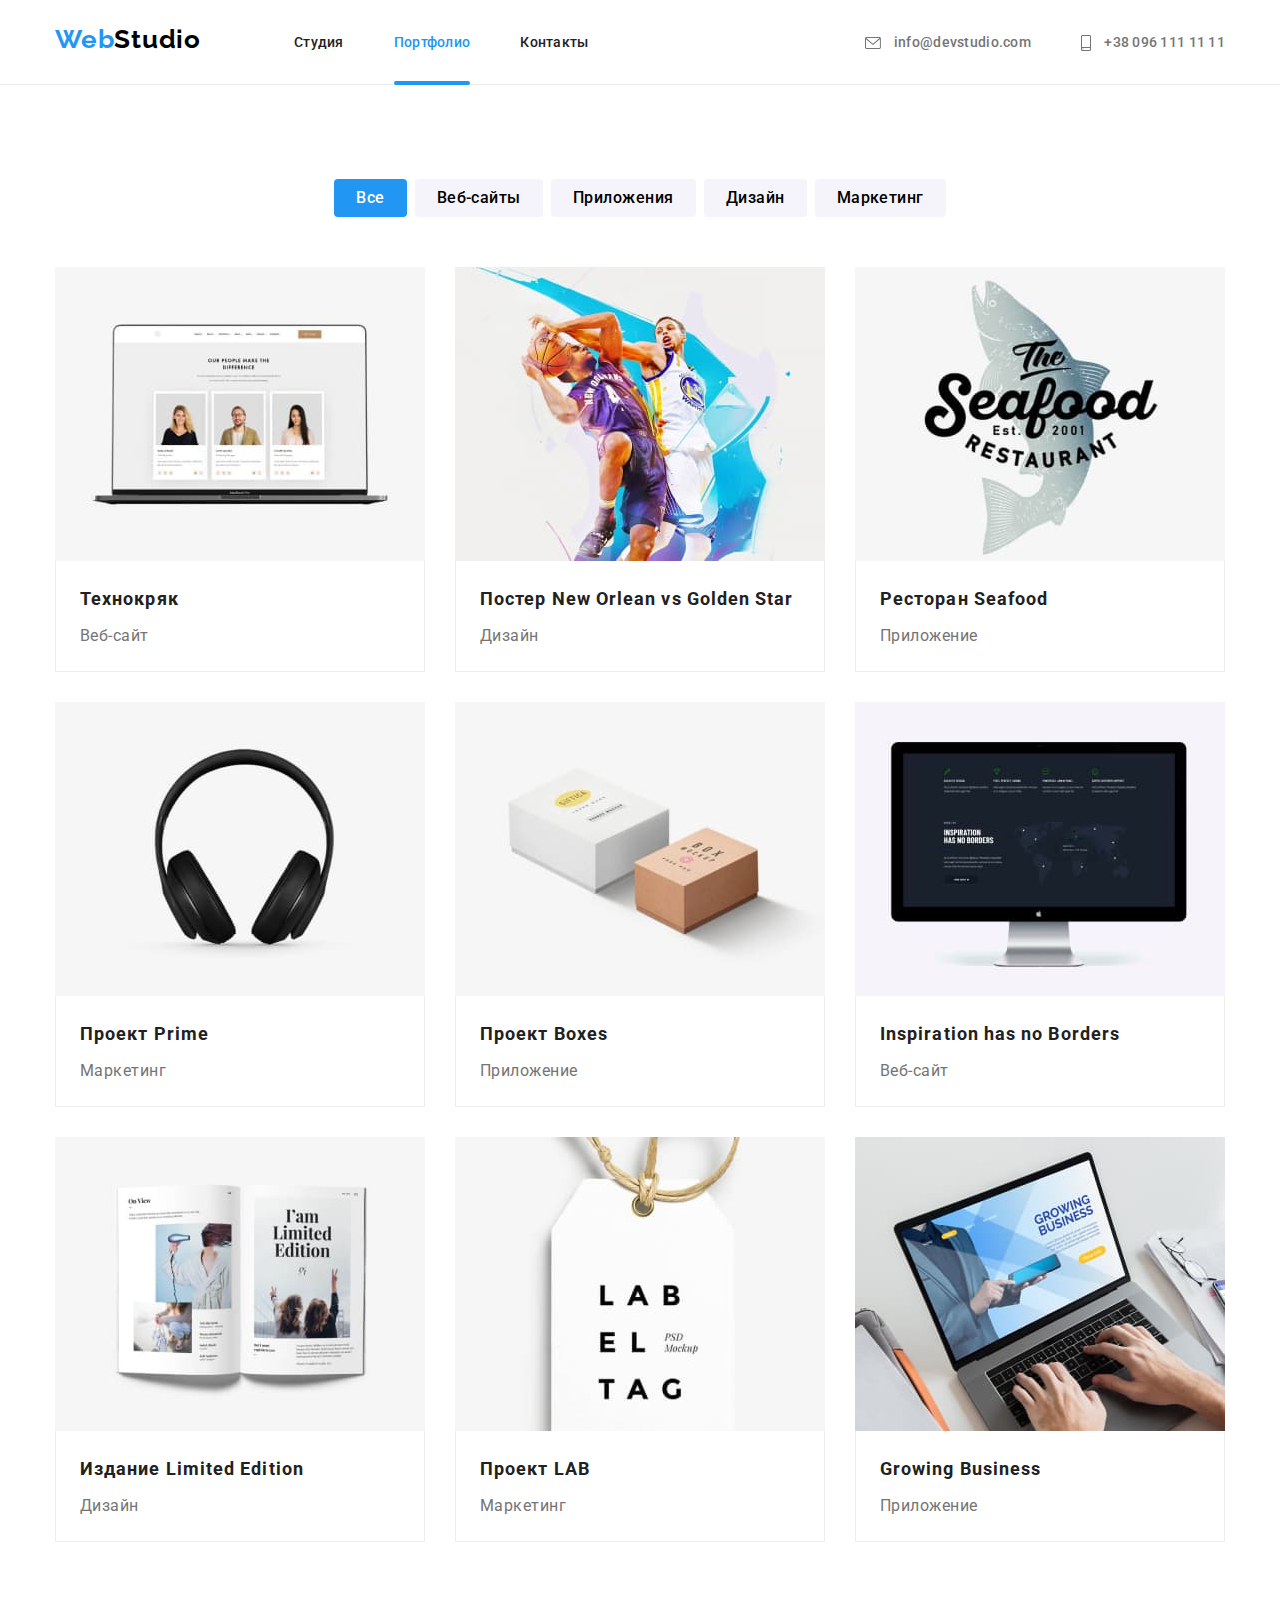
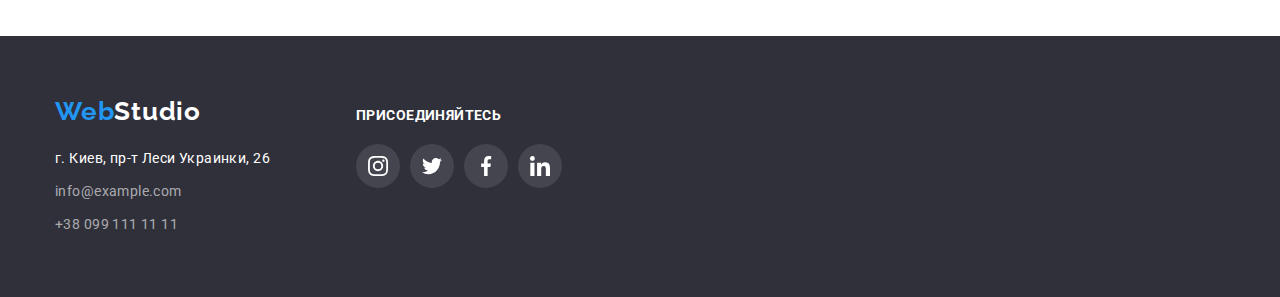
==== portfolio.html @ d60c788e "Делает разметку модалки" ====
<!DOCTYPE html>
<html lang="ru">

<head>
    <meta charset="UTF-8">
    <meta http-equiv="X-UA-Compatible" content="IE=edge">
    <meta name="viewport" content="width=device-width, initial-scale=1.0">
    <title>Document</title>
    <link rel="preconnect" href="https://fonts.googleapis.com">
    <link rel="preconnect" href="https://fonts.gstatic.com" crossorigin>
    <link href="https://fonts.googleapis.com/css2?family=Raleway:wght@700&family=Roboto:wght@400;500;700;900&display=swap"
        rel="stylesheet">
    <link rel="stylesheet" href="https://cdnjs.cloudflare.com/ajax/libs/modern-normalize/1.1.0/modern-normalize.min.css">
    <link rel="stylesheet" href="./css/styles.css">
</head>

<body>
    <header class="header">
        <div class="container navigation">
            <nav>
                <a href="" class="logo">Web<span class="logopart1">Studio</span>
                </a>
                <ul class="nav">
                    <li class="nav-item"><a href="./index.html" class="nav-link">Студия</a></li>
                    <li class="nav-item"><a href="./portfolio.html" class="nav-link current">Портфолио</a></li>
                    <li class="nav-item"><a href="" class="nav-link">Контакты</a></li>
                </ul>
            </nav>
            <ul class="header-contacts">
                <li class="header-contacts-item"><a href="mailto:info@devstudio.com"
                        class="header-contacts-link">
                        <svg class="header-icon mail" width="16" height="12">
                            <use href="./images/icons.svg#mail"></use>
                        </svg>
                        info@devstudio.com</a></li>
                <li class="header-contacts-item"><a href="tel:+380961111111" class="header-contacts-link">
                    <svg class="header-icon tel" width="10" height="16">
                        <use href="./images/icons.svg#tel"></use>
                    </svg>
                    +38 096 111 11 11</a></li>
            </ul>
        </div>

    </header>
    <main>
        
        <section class="portfolio">
            <div class="container">
                <h1 class="visually-hidden">Наши работы</h1>
                <ul class="portfolio-filter">
                    <li class="filter-item"><button type="button" class="portfolio-link current">Все</button></li>
                    <li class="filter-item"><button type="button" class="portfolio-link">Веб-сайты</button></li>
                    <li class="filter-item"><button type="button" class="portfolio-link">Приложения</button></li>
                    <li class="filter-item"><button type="button" class="portfolio-link">Дизайн</button></li>
                    <li class="filter-item"><button type="button" class="portfolio-link">Маркетинг</button></li>
                </ul>
                <ul class="portfolio-list">
                    <li class="portfolio-element">
                        <a href="" class="portfolio-element-link">
                            <div class="portfolio-thumb">
                            <img src="./images/img-1.jpg" alt="Изображение сайта на мониторе" width="370" height="294">
                            <p class="portfolio-text">Технокряк это современная площадка распространения коронавируса. Компании используют эту платформу для цифрового
                            шпионажа и атак на защищённые сервера конкурентов.</p>
                            </div>
                        <div class="portfolio-container">
                        <h2 class="portfolio-title">Технокряк</h2>
                        <p class="portfolio-item">Веб-сайт</p>
                        </div>
                        </a>
                    </li>
                    <li class="portfolio-element">
                        <a href="" class="portfolio-element-link">
                            <div class="portfolio-thumb">
                            <img src="./images/img-2.jpg" alt="Два баскетболиста" width="370" height="294">
                            <p class="portfolio-text">Технокряк это современная площадка распространения коронавируса. Компании используют эту
                            платформу для цифрового
                            шпионажа и атак на защищённые сервера конкурентов.</p>
                            </div>
                        <div class="portfolio-container">
                        <h2 class="portfolio-title">Постер <span lang="en">New Orlean vs Golden Star</span></h2>
                        <p class="portfolio-item">Дизайн</p>
                        </div>
                        </a>
                    </li>
                    <li class="portfolio-element">
                        <a href="" class="portfolio-element-link">
                            <div class="portfolio-thumb">
                            <img src="./images/img-3.jpg" alt="Логотип ресторана" width="370" height="294">
                            <p class="portfolio-text">Технокряк это современная площадка распространения коронавируса. Компании используют эту
                                платформу для цифрового
                                шпионажа и атак на защищённые сервера конкурентов.</p>
                            </div>
                        <div class="portfolio-container">
                        <h2 class="portfolio-title">Ресторан <span lang="en">Seafood</span></h2>
                        <p class="portfolio-item">Приложение</p>
                        </div>
                        </a>
                    </li>
                    <li class="portfolio-element">
                        <a href="" class="portfolio-element-link">
                            <div class="portfolio-thumb">
                            <img src="./images/img-4.jpg" alt="Наушники" width="370" height="294">
                            <p class="portfolio-text">Технокряк это современная площадка распространения коронавируса. Компании используют эту
                                платформу для цифрового
                                шпионажа и атак на защищённые сервера конкурентов.</p>
                            </div>
                        <div class="portfolio-container">
                        <h2 class="portfolio-title">Проект <span lang="en">Prime</span></h2>
                        <p class="portfolio-item">Маркетинг</p>
                        </div>
                        </a>
                    </li>
                    <li class="portfolio-element">
                        <a href="" class="portfolio-element-link">
                            <div class="portfolio-thumb">
                            <img src="./images/img-5.jpg" alt="Две коробки из картона" width="370" height="294">
                            <p class="portfolio-text">Технокряк это современная площадка распространения коронавируса. Компании используют эту
                                платформу для цифрового
                                шпионажа и атак на защищённые сервера конкурентов.</p>
                            </div>
                        <div class="portfolio-container">
                        <h2 class="portfolio-title">Проект <span lang="en">Boxes</span></h2>
                        <p class="portfolio-item">Приложение</p>
                        </div>
                        </a>
                    </li>
                    <li class="portfolio-element">
                        <a href="" class="portfolio-element-link">
                            <div class="portfolio-thumb">
                            <img src="./images/img-6.jpg" alt="Монитор компьютера" width="370" height="294">
                            <p class="portfolio-text">Технокряк это современная площадка распространения коронавируса. Компании используют эту
                                платформу для цифрового
                                шпионажа и атак на защищённые сервера конкурентов.</p>
                            </div>
                        <div class="portfolio-container">
                        <h2 lang="en" class="portfolio-title">Inspiration has no Borders</h2>
                        <p class="portfolio-item">Веб-сайт</p>
                        </div>
                        </a>
                    </li>
                    <li class="portfolio-element">
                        <a href="" class="portfolio-element-link">
                            <div class="portfolio-thumb">
                            <img src="./images/img-7.jpg" alt="Раскрытая книга" width="370" height="294">
                            <p class="portfolio-text">Технокряк это современная площадка распространения коронавируса. Компании используют эту
                                платформу для цифрового
                                шпионажа и атак на защищённые сервера конкурентов.</p>
                            </div>
                        <div class="portfolio-container">
                        <h2 class="portfolio-title">Издание <span lang="en">Limited Edition</span></h2>
                        <p class="portfolio-item">Дизайн</p>
                        </div>
                        </a>
                    </li>
                    <li class="portfolio-element">
                        <a href="" class="portfolio-element-link">
                            <div class="portfolio-thumb">
                            <img src="./images/img-8.jpg" alt="Ярлык для одежды" width="370" height="294">
                            <p class="portfolio-text">Технокряк это современная площадка распространения коронавируса. Компании используют эту
                                платформу для цифрового
                                шпионажа и атак на защищённые сервера конкурентов.</p>
                            </div>
                        <div class="portfolio-container">
                        <h2 class="portfolio-title">Проект <span lang="en">LAB</span></h2>
                        <p class="portfolio-item">Маркетинг</p>
                        </div>
                        </a>
                    </li>
                    <li class="portfolio-element">
                        <a href="" class="portfolio-element-link">
                            <div class="portfolio-thumb">
                            <img src="./images/img-9.jpg" alt="Создание приложения на ноутбуке" width="370" height="294">
                            <p class="portfolio-text">Технокряк это современная площадка распространения коронавируса. Компании используют эту
                                платформу для цифрового
                                шпионажа и атак на защищённые сервера конкурентов.</p>
                            </div>
                        <div class="portfolio-container">
                        <h2 lang="en" class="portfolio-title">Growing Business</h2>
                        <p class="portfolio-item">Приложение</p>
                        </div>
                        </a>
                    </li>
                </ul>
            </div>
        </section>
    </main>

    <footer class="footer">
        <div class="container footer-central">
            <div class="footer-adress">
                <a href="" class="logo-footer">Web<span class="logopart2">Studio</span>
                </a>
                <address>
                    <p class="street-address">г. Киев, пр-т Леси Украинки, 26</p>
                    <ul class="footer-contacts">
                        <li class="footer-contacts-item mail"><a href="mailto:info@example.com"
                                class="footer-contacts-link">info@example.com</a></li>
                        <li class="footer-contacts-item"><a href="tel:+380991111111" class="footer-contacts-link">+38 099
                                111 11 11</a>
                        </li>
                    </ul>
                </address>
            </div>
            <div class="container footer-icon">
                <p class="go">Присоединяйтесь</p>
                <ul class="footer-icon-list">
                    <li class="footer-icon-item">
                        <a href="" class="footer-icon-link">
                            <svg class="footer-icon" width="20" height="20">
                                <use href="./images/icons.svg#instagram"></use>
                            </svg>
                        </a>
                    </li>
                    <li class="footer-icon-item">
                        <a href="" class="footer-icon-link">
                            <svg class="footer-icon" width="20" height="20">
                                <use href="./images/icons.svg#twitter"></use>
                            </svg>
                        </a>
                    </li>
                    <li class="footer-icon-item">
                        <a href="" class="footer-icon-link">
                            <svg class="footer-icon" width="20" height="20">
                                <use href="./images/icons.svg#facebook"></use>
                            </svg>
                        </a>
                    </li>
                    <li class="footer-icon-item">
                        <a href="" class="footer-icon-link">
                            <svg class="footer-icon" width="20" height="20">
                                <use href="./images/icons.svg#linkedin"></use>
                            </svg>
                        </a>
                    </li>
                </ul>
            </div>
        </div>
    </footer>
</body>

</html>
---- css/styles.css ----
:root {
  --primary-text-color: #212121;
  --paragraph-text-color: #757575; /*цвет параграфов*/
  --title-text-color: #212121; /*цвет заголовков*/
  --accent-color: #2196f3; /*цвет акцентов*/
  --primary-light-color: #ffffff; /*цвет преимущественного*/
  --adress-text-color: rgba(255, 255, 255, 0.6); /*цвет текста в футере*/
  --logo-part1-color: #000000;
  --bgc-team-color: #f5f4fa;
  --icon-color: #afb1b8;
  --duration: 250ms;
  --timing: cubic-bezier(0.4, 0, 0.2, 1);
}

.container {
  width: 1200px;
  padding-right: 15px;
  padding-left: 15px;
  margin-right: auto;
  margin-left: auto;
}

/* Сайт Студия */

body {
  margin: 0;
  color: var(--primary-text-color);
  font-family: Roboto, sans-serif;
  font-size: 14px;
}

ul {
  list-style: none;
}

a {
  text-decoration: none;
}

img {
  display: block;
  max-width: 100%;
  height: auto;
}

/* Логотип */

.logo {
  color: var(--accent-color);
  font-family: Raleway, sans-serif;
  font-weight: 700;
  font-size: 26px;
  line-height: 1.19;
  letter-spacing: 0.03em;

  margin-right: 93px;
  padding-top: 24px;
  padding-bottom: 25px;
}

.logopart1 {
  color: var(--logo-part1-color);
  font-family: Raleway, sans-serif;
  font-weight: 700;
  font-size: 26px;
  line-height: 1.19;
  letter-spacing: 0.03em;
}

.logopart2 {
  color: var(--primary-light-color);
  font-family: Raleway, sans-serif;
  font-weight: 700;
  font-size: 26px;
  line-height: 1.19;
  letter-spacing: 0.03em;
}

/* site-nav*/

.nav,
.header-contacts,
.list,
.footer-contacts,
p {
  padding: 0;
  margin: 0;
}

nav,
.nav {
  display: flex;
}

.header {
  border-bottom: 1px solid #ececec;
}

.container.navigation {
  display: flex;
  align-items: center;
}

.nav .nav-item:not(:last-child) {
  margin-right: 50px;
}

.nav .nav-link {
  display: block;
  padding-top: 32px;
  padding-bottom: 32px;

  color: var(--title-text-color);
  font-weight: 500;
  line-height: 1.43;
  letter-spacing: 0.02em;

  transition-property: color;
  transition-duration: var(--duration);
  transition-timing-function: var(--timing);

  position: relative;
}

.nav .nav-link:hover,
.nav .nav-link:focus {
  color: var(--accent-color);
}

.nav .nav-link.current {
  color: var(--accent-color);
}

.nav-link.current::after {
  display: inline-block;
  position: absolute;
  content: "";
  width: 100%;
  height: 4px;
  border-radius: 2px;
  background-color: var(--accent-color);
  left: 0;
  bottom: -1px;
}

.header-contacts {
  display: flex;
  margin-left: auto;
  align-items: center;
  justify-content: center;
}

.header-contacts-item:not(:last-child) {
  margin-right: 50px;
}

.header-icon.mail {
  margin-bottom: 0;
  fill: currentColor;
  vertical-align: middle;
  margin-right: 10px;
}

.header-icon.tel {
  fill: currentColor;
  vertical-align: middle;
  margin-right: 10px;
}

.header-icon:focus,
.header-icon:hover {
  fill: var(--accent-color);
}

.header-contacts-link {
  display: block;
  padding-top: 32px;
  padding-bottom: 32px;

  color: var(--paragraph-text-color);
  font-weight: 500;
  line-height: 1.43;
  letter-spacing: 0.02em;

  transition-property: color;
  transition-duration: var(--duration);
  transition-timing-function: var(--timing);
}

.header-contacts-link:hover,
.header-contacts-link:focus {
  color: var(--accent-color);
}

/*Hero*/

.hero {
  background-color: #2f303a;
  text-align: center;
  padding: 200px 0;
}

.linear {
  max-width: 1600px;
  background-image: linear-gradient(
      rgba(47, 48, 58, 0.4),
      rgba(47, 48, 58, 0.4)
    ),
    url(../images/background.jpg);
  background-repeat: no-repeat;
  background-position: center;
  background-size: auto;
  margin: 0 auto;
}

.hero-title {
  color: var(--primary-light-color);
  font-weight: 900;
  font-size: 44px;
  line-height: 1.36;

  margin-left: auto;
  margin-right: auto;
  width: 696px;

  text-align: center;
  letter-spacing: 0.06em;
  text-transform: uppercase;

  margin-top: 0;
  margin-bottom: 30px;
}

.btn {
  background-color: var(--accent-color);
  color: var(--primary-light-color);
  font-family: Roboto, sans-serif;
  font-weight: 700;
  font-size: 16px;
  line-height: 1.88;
  letter-spacing: 0.06em;

  cursor: pointer;

  border: none;
  border-radius: 4px;

  padding-top: 10px;
  padding-right: 32px;
  padding-bottom: 10px;
  padding-left: 32px;

  transition-property: background-color;
  transition-duration: var(--duration);
  transition-timing-function: var(--timing);
}

.btn:hover,
.btn:focus {
  background-color: #188ce8;
}

/*Section*/

.section {
  padding-top: 94px;
  padding-bottom: 94px;
}

.visually-hidden {
  position: absolute;
  white-space: nowrap;
  width: 1px;
  height: 1px;
  overflow: hidden;
  border: 0;
  padding: 0;
  clip: rect(0 0 0 0);
  clip-path: inset(50%);
  margin: -1px;
}

.list {
  display: flex;
}

.work-thumb {
  position: relative;
}

.work-element {
  display: flex;
  align-items: center;
  justify-content: center;
  position: absolute;
  width: 370px;
  height: 70px;
  bottom: 0;
  background-color: rgba(47, 48, 58, 0.8);
}

.work-title {
  font-weight: 700;
  font-size: 14px;
  line-height: 1.43;
  letter-spacing: 0.03em;
  text-transform: uppercase;
  margin-top: 0;
  margin-bottom: 0;
  color: var(--primary-light-color);
}

.list-work {
  width: 370px;
  margin-right: 30px;
}

.benefits-container {
  width: 270px;
  height: 120px;
  box-sizing: border-box;
  background-color: var(--bgc-team-color);
  border-radius: 4px;
  margin-bottom: 30px;
  display: flex;
  align-items: center;
  justify-content: center;
}

.benefits-icon {
  width: 70px;
  height: 70px;
  background-color: var(--bgc-team-color);
}

.section-title {
  font-weight: 700;
  line-height: 1.43;
  letter-spacing: 0.03em;
  text-transform: uppercase;

  margin-top: 0;
  margin-bottom: 10px;
}

.section .paragraph {
  color: var(--paragraph-text-color);
  font-weight: 400;
  line-height: 1.71;
  letter-spacing: 0.03em;
}

.section.work {
  padding-top: 0;
  margin-bottom: 0;
}

.list-work:nth-child(3n) {
  margin-right: 0;
}

.work,
.team-title,
.clients-title {
  margin-top: 0;
  margin-bottom: 50px;

  font-weight: 700;
  font-size: 36px;
  line-height: 1.67;
  text-align: center;
  letter-spacing: 0.03em;
}

.team {
  background-color: var(--bgc-team-color);
}

.team-container {
  box-sizing: border-box;
  padding: 30px 32px;
  text-align: center;

  border-radius: 0px 0px 4px 4px;
}

.list .list-item {
  background-color: var(--primary-light-color);
  width: 270px;
  margin-right: 30px;
}

.list-item.team {
  box-shadow: 0px 1px 3px rgba(0, 0, 0, 0.12), 0px 1px 1px rgba(0, 0, 0, 0.14),
    0px 2px 1px rgba(0, 0, 0, 0.2);
  border-radius: 0px 0px 4px 4px;
}

.list-item:nth-child(4n) {
  margin-right: 0;
}

.team-name {
  margin-top: 0;
  margin-bottom: 10px;

  font-weight: 500;
  font-size: 16px;
  line-height: 1.19;
  letter-spacing: 0.03em;
}

.profession {
  color: var(--paragraph-text-color);
  font-weight: 400;
  font-size: 16px;
  line-height: 1.19;
  letter-spacing: 0.03em;
  margin-bottom: 16px;
}

/* --Icon-- */

.team-list {
  display: flex;
  justify-content: center;
  padding-left: 0;
}

.team-item + .team-item {
  margin-left: 10px;
}

.team-link {
  width: 44px;
  height: 44px;
  border-radius: 50px;
  background-color: var(--primary-light-color);
  display: flex;
  align-items: center;
  justify-content: center;
  color: var(--icon-color);

  transition-property: color, background-color;
  transition-duration: var(--duration);
  transition-timing-function: var(--timing);
}

.team-link:hover,
.team-link:focus {
  background-color: var(--accent-color);
  color: var(--primary-light-color);
}

.team-icon {
  fill: currentColor;
}

/* Clients */

.clients-link {
  display: flex;
  width: 170px;
  height: 92px;
  justify-content: center;
  align-items: center;
  color: var(--icon-color);
  border-radius: 4px;
  border: 1px solid var(--icon-color);

  transition-property: color, border-color;
  transition-duration: var(--duration);
  transition-timing-function: var(--timing);
}

.clients-link:hover,
.clients-link:focus {
  color: var(--accent-color);
  border-color: var(--accent-color);
}

.clients-list {
  display: flex;
  padding-left: 0;
  margin: 0;
}

.clients-item + .clients-item {
  margin-left: 30px;
}

.clients-icon {
  fill: currentColor;
}

/*Footer*/

.footer {
  background-color: #2f303a;

  padding-top: 60px;
  padding-bottom: 60px;
}

.logo-footer {
  color: var(--accent-color);
  font-family: Raleway, sans-serif;
  font-weight: 700;
  font-size: 26px;
  line-height: 1.19;
  letter-spacing: 0.03em;

  display: block;
  margin-bottom: 20px;
  margin-right: 0;
}

.street-address {
  color: var(--primary-light-color);
  font-style: normal;
  font-weight: 400;
  line-height: 1.71;
  letter-spacing: 0.03em;

  margin-bottom: 9px;
}

.footer-contacts-link {
  color: rgba(255, 255, 255, 0.6);
  font-style: normal;
  font-weight: 400;
  line-height: 1.71;
  letter-spacing: 0.03em;

  transition-property: color;
  transition-duration: var(--duration);
  transition-timing-function: var(--timing);
}

.mail {
  margin-bottom: 9px;
}

.footer-contacts-link:hover,
.footer-contacts-link:focus {
  color: var(--accent-color);
}

/* --Icon footer-- */

.footer-central {
  display: flex;
  align-items: baseline;
}

.footer-adress {
  min-width: 231px;
  margin-right: 70px;
}

.container .footer-icon {
  display: flex;
  flex-wrap: wrap;
  width: 206px;
  justify-content: flex-start;
  padding: 0;
  margin: 0;
}

.go {
  color: var(--primary-light-color);
  font-style: normal;
  font-weight: 700;
  font-size: 14px;
  line-height: 1.14;
  letter-spacing: 0.03em;
  text-transform: uppercase;

  margin-bottom: 20px;
}

.footer-icon-list {
  display: flex;
  padding: 0;
  margin: 0;
}

.footer-icon-item + .footer-icon-item {
  margin-left: 10px;
}

.footer-icon-link {
  display: flex;
  width: 44px;
  height: 44px;
  border-radius: 50px;
  background-color: rgba(255, 255, 255, 0.1);
  fill: var(--primary-light-color);
  align-items: center;
  justify-content: center;

  transition-property: background-color;
  transition-duration: var(--duration);
  transition-timing-function: var(--timing);
}

.footer-icon-link:hover,
.footer-icon-link:focus {
  background-color: var(--accent-color);
}

/* Сайт Портфолио */

.portfolio {
  padding-top: 94px;
  padding-bottom: 94px;
}

.portfolio-filter {
  display: flex;
  padding-left: 0;
  margin-top: 0;
  margin-bottom: 50px;
  margin-left: auto;
  margin-right: auto;
  justify-content: center;
}

.portfolio-link {
  padding-top: 6px;
  padding-bottom: 6px;
  padding-left: 22px;
  padding-right: 22px;
}

.portfolio-filter .filter-item + .filter-item {
  margin-left: 8px;
}

.filter-item:hover,
.filter-item:focus {
  box-shadow: 0px 3px 1px rgba(0, 0, 0, 0.1), 0px 1px 2px rgba(0, 0, 0, 0.08),
    0px 2px 2px rgba(0, 0, 0, 0.12);
  border-radius: 4px;
}

.portfolio-link {
  cursor: pointer;

  background-color: var(--bgc-team-color);
  font-family: Roboto, sans-serif;
  font-style: normal;
  font-weight: 500;
  font-size: 16px;
  line-height: 1.63;
  text-align: center;
  letter-spacing: 0.03em;

  border: none;
  border-radius: 4px;

  transition-property: box-shadow, color, background-color;
  transition-duration: var(--duration);
  transition-timing-function: var(--timing);
}

.portfolio-link:hover,
.portfolio-link:focus {
  background-color: var(--accent-color);
  color: var(--primary-light-color);
  box-shadow: 0px 3px 1px rgba(0, 0, 0, 0.1), 0px 1px 2px rgba(0, 0, 0, 0.08),
    0px 2px 2px rgba(0, 0, 0, 0.12);
  border-radius: 4px;
}

.portfolio-link.current {
  color: var(--primary-light-color);
  background-color: var(--accent-color);
}

.portfolio-thumb {
  position: relative;
  opacity: 1;
  overflow: hidden;
}

.portfolio-thumb:hover::before {
  opacity: 1;
}

.portfolio-thumb::before {
  display: inline-block;
  content: "";
  position: absolute;
  width: 100%;
  height: 100%;
  opacity: 0;
}

.portfolio-text {
  position: absolute;
  top: 0;
  left: 0;
  width: 100%;
  height: 100%;
  padding: 63px 24px;

  font-size: 18px;
  line-height: 1.56;
  letter-spacing: 0.03em;
  color: var(--primary-light-color);
  background-color: rgba(33, 150, 243, 0.9);

  transform: translateY(101%);

  transition-duration: var(--duration);
  transition-timing-function: var(--timing);
}

.portfolio-title {
  font-weight: 700;
  font-size: 18px;
  line-height: 2;
  letter-spacing: 0.06em;
  margin-top: 0;
  margin-bottom: 4px;

  color: var(--primary-text-color);
}

.portfolio-list {
  display: flex;
  flex-wrap: wrap;
  padding-left: 0;
  margin-top: 0;
  margin-bottom: 0;
}

.portfolio-item {
  color: var(--paragraph-text-color);
  font-weight: 400;
  font-size: 16px;
  line-height: 1.87;
  letter-spacing: 0.03em;
}

.portfolio-container {
  box-sizing: border-box;
  padding-top: 20px;
  padding-right: 24px;
  padding-bottom: 20px;
  padding-left: 24px;

  border-right: 1px solid #eeeeee;
  border-bottom: 1px solid #eeeeee;
  border-left: 1px solid #eeeeee;
}

.portfolio-element {
  width: calc((100% - 60px) / 3);
  margin-right: 30px;
  margin-bottom: 30px;
  background-color: var(--primary-light-color);
}

.portfolio-element:hover,
.portfolio-element:focus,
.portfolio-element-link:hover,
.portfolio-element-link:focus {
  box-shadow: 0px 1px 1px rgba(0, 0, 0, 0.12), 0px 4px 4px rgba(0, 0, 0, 0.06),
    1px 4px 6px rgba(0, 0, 0, 0.16);
}

.portfolio-element-link:hover .portfolio-text,
.portfolio-element-link:focus .portfolio-text {
  transform: translateY(0);
}

.portfolio-element:nth-child(3n) {
  margin-right: 0;
}

.portfolio-element:nth-last-child(-n + 3) {
  margin-bottom: 0;
}

.portfolio-element-link {
  display: block;

  transition-property: box-shadow;
  transition-duration: var(--duration);
  transition-timing-function: var(--timing);
}

.backdrop {
  width: 100vw;
  height: 100vh;
  background-color: rgba(0, 0, 0, 0.2);
  position: fixed;
  top: 0;
  transition: opacity 250ms, visibility 250ms;
}

.is-hidden {
  opacity: 0;
  pointer-events: 0;
  visibility: hidden;
}

.modal {
  width: 528px;
  min-height: 581px;
  background-color: var(--primary-light-color);
  border-radius: 4px;
  position: absolute;
  top: 50%;
  left: 50%;
  transform: translate(-50%, -50%);

  transition: transform 500ms;
}

.modal-close-btn {
  display: flex;
  width: 30px;
  height: 30px;
  border-radius: 50%;
  border: 1px solid rgba(0, 0, 0, 0.1);
  background-color: transparent;
  position: absolute;
  top: 8px;
  right: 8px;
  align-items: center;
}

.modal-title {
  font-weight: 700;
  font-size: 20px;
  line-height: 1.15;
  text-align: center;
  letter-spacing: 0.03em;
  text-shadow: 0px 4px 4px rgba(0, 0, 0, 0.25);

  margin-top: 40px;
  margin-bottom: 12px;
}

.modal-input {
  width: 100%;
  height: 40px;
  border: 1px solid rgba(33, 33, 33, 0.2);
  border-radius: 4px;
  margin-bottom: 10px;
  font-size: ;
  color: ;
}

.backdrop.is-hidden .modal {
  transform: rotate(-300deg) scale(0.5);
}
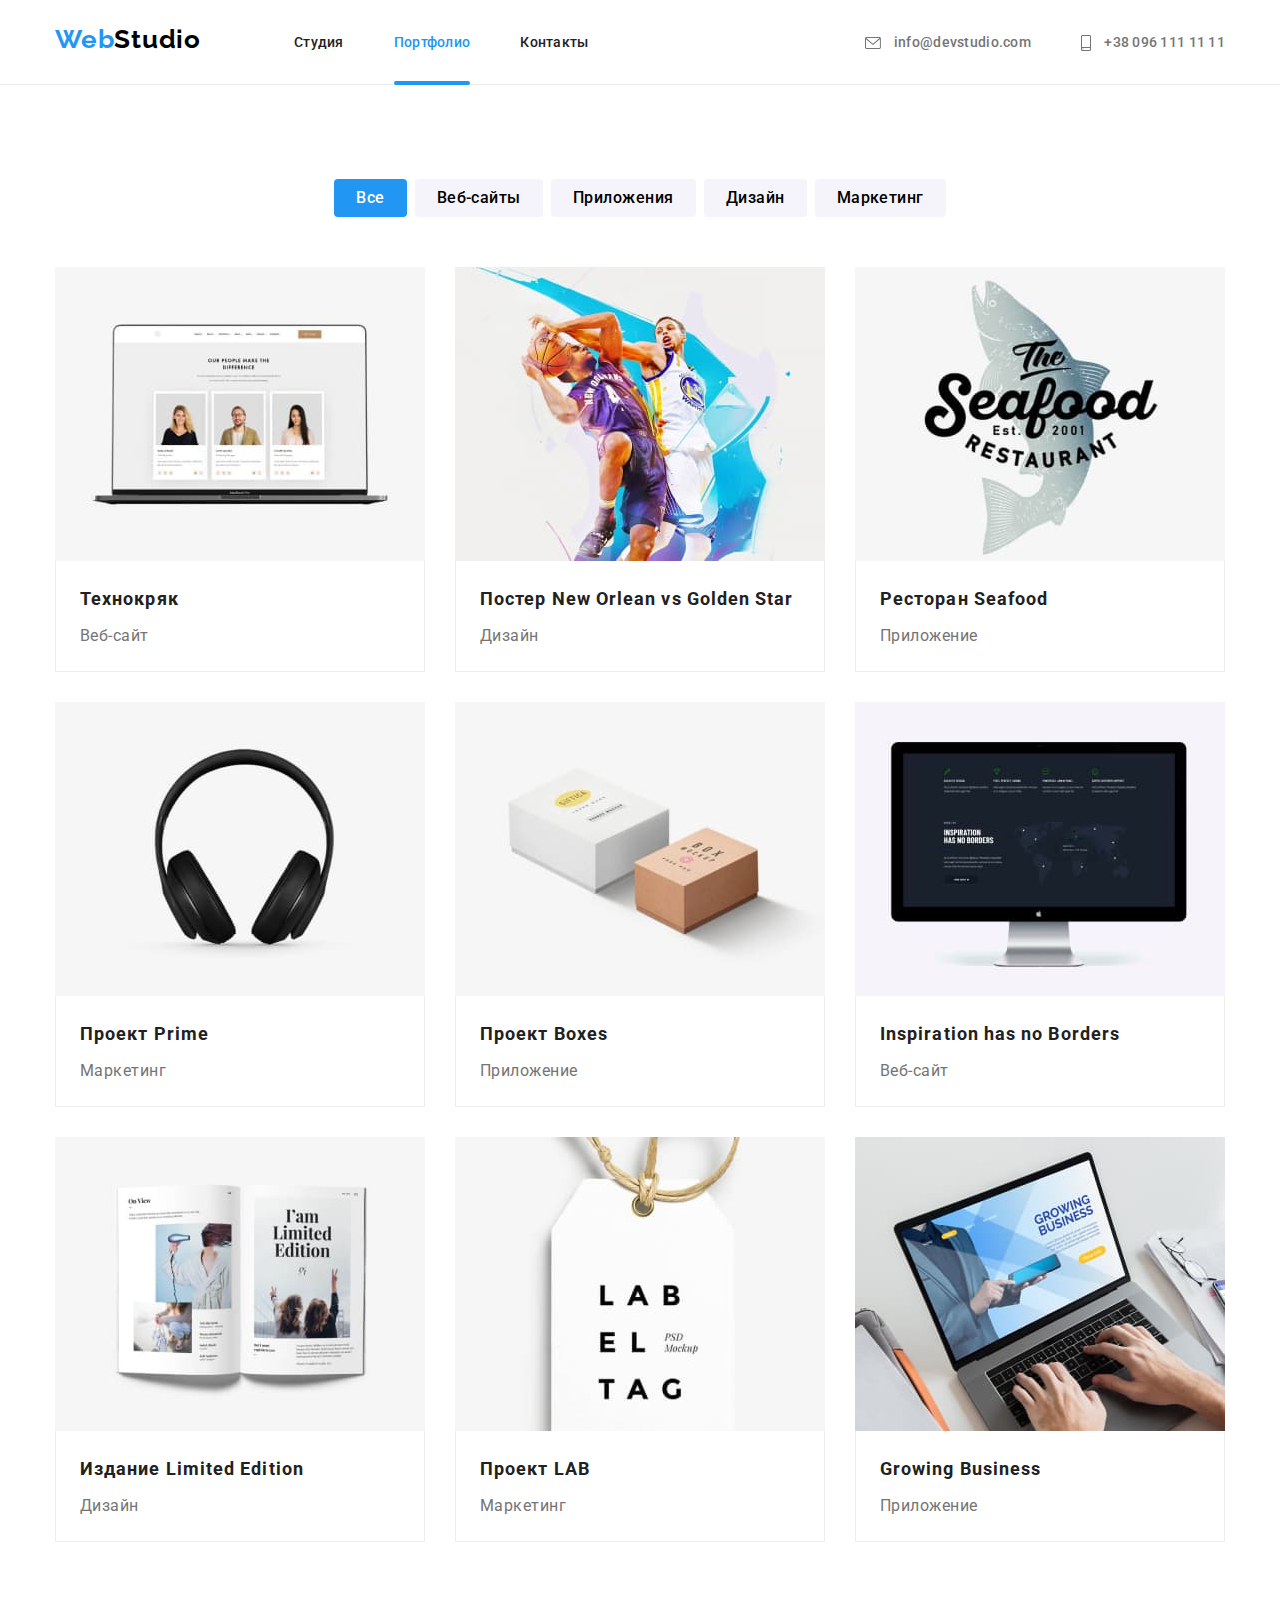
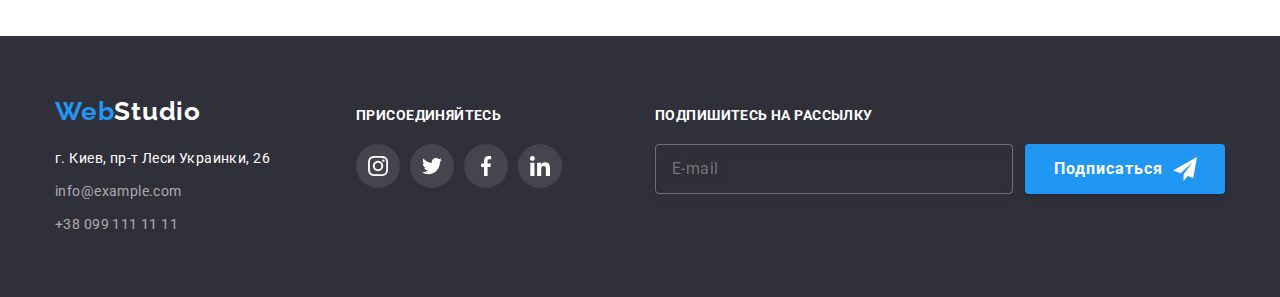
==== commit 8dfadfa3: "Исправляет ошибки" ====
--- a/portfolio.html
+++ b/portfolio.html
@@ -234,6 +234,18 @@
                     </li>
                 </ul>
             </div>
+            <div class="container online">
+                <p class="online-title">Подпишитесь на рассылку</p>
+                <form class="online-form">
+                    <label for="online-email" class="modal-lable"></label>
+                    <input type="email" name="online-email" class="online-input" placeholder="E-mail">
+                    <button type="submit" class="online-btn">
+                        <svg class="online-icon" width="24" height="24">
+                            <use href="./images/icons.svg#fly"></use>
+                        </svg>
+                        Подписаться</button>
+                </form>
+            </div>
         </div>
     </footer>
 </body>
--- a/css/styles.css
+++ b/css/styles.css
@@ -609,6 +609,85 @@
   background-color: var(--accent-color);
 }
 
+.container .online {
+  display: flex;
+  flex-wrap: wrap;
+  width: 570px;
+  padding: 0;
+  margin-left: 93px;
+}
+
+.online-form {
+  display: flex;
+}
+
+.online-title {
+  color: var(--primary-light-color);
+  font-style: normal;
+  font-weight: 700;
+  font-size: 14px;
+  line-height: 1.14;
+  letter-spacing: 0.03em;
+  text-transform: uppercase;
+
+  margin-bottom: 20px;
+}
+
+.online-input {
+  width: 358px;
+  height: 50px;
+  margin-right: 12px;
+  padding-left: 16px;
+  background-color: transparent;
+  border: 1px solid rgba(255, 255, 255, 0.3);
+  box-sizing: border-box;
+  filter: drop-shadow(0px 4px 4px rgba(0, 0, 0, 0.15));
+  border-radius: 4px;
+  outline: none;
+
+  font-size: 16px;
+  line-height: 1.25;
+  letter-spacing: 0.03em;
+  color: rgba(255, 255, 255, 0.6);
+
+  transition-property: border-color;
+  transition-duration: var(--duration);
+  transition-timing-function: var(--timing);
+}
+
+.online-input:hover,
+.online-input:focus {
+  border-color: var(--accent-color);
+}
+
+.online-btn {
+  position: relative;
+  background-color: var(--accent-color);
+  color: var(--primary-light-color);
+  font-family: Roboto, sans-serif;
+  font-weight: 700;
+  font-size: 16px;
+  line-height: 1.88;
+  letter-spacing: 0.06em;
+
+  border: none;
+  box-shadow: 0px 4px 4px rgba(0, 0, 0, 0.15);
+  border-radius: 4px;
+
+  padding-top: 10px;
+  padding-right: 62px;
+  padding-bottom: 10px;
+  padding-left: 29px;
+  width: 200px;
+}
+
+.online-icon {
+  position: absolute;
+  right: 28px;
+  top: 50%;
+  transform: translateY(-50%);
+}
+
 /* Сайт Портфолио */
 
 .portfolio {
@@ -812,6 +891,9 @@
   min-height: 581px;
   background-color: var(--primary-light-color);
   border-radius: 4px;
+  padding: 40px;
+  box-shadow: 0px 1px 3px rgba(0, 0, 0, 0.12), 0px 1px 1px rgba(0, 0, 0, 0.14),
+    0px 2px 1px rgba(0, 0, 0, 0.2);
   position: absolute;
   top: 50%;
   left: 50%;
@@ -831,6 +913,19 @@
   top: 8px;
   right: 8px;
   align-items: center;
+
+  transition-property: fill;
+  transition-duration: var(--duration);
+  transition-timing-function: var(--timing);
+}
+
+.modal-close-btn:hover,
+.modal-close-btn:focus {
+  fill: var(--accent-color);
+}
+
+.form-field {
+  margin-bottom: 10px;
 }
 
 .modal-title {
@@ -841,8 +936,22 @@
   letter-spacing: 0.03em;
   text-shadow: 0px 4px 4px rgba(0, 0, 0, 0.25);
 
-  margin-top: 40px;
   margin-bottom: 12px;
+}
+
+.modal-input-wrap {
+  position: relative;
+}
+
+.modal-icon {
+  position: absolute;
+  left: 12px;
+  top: 50%;
+  transform: translateY(-50%);
+
+  transition-property: fill;
+  transition-duration: var(--duration);
+  transition-timing-function: var(--timing);
 }
 
 .modal-input {
@@ -850,9 +959,134 @@
   height: 40px;
   border: 1px solid rgba(33, 33, 33, 0.2);
   border-radius: 4px;
-  margin-bottom: 10px;
-  font-size: ;
-  color: ;
+  padding-left: 42px;
+  outline: none;
+
+  transition-property: border-color;
+  transition-duration: var(--duration);
+  transition-timing-function: var(--timing);
+}
+
+.modal-input:focus,
+.modal-input:hover {
+  border-color: var(--accent-color);
+  cursor: pointer;
+}
+
+.modal-input:focus + .modal-icon,
+.modal-input:hover + .modal-icon {
+  fill: var(--accent-color);
+}
+
+textarea {
+  margin-bottom: 0;
+}
+
+.form-field-textarea {
+  margin-bottom: 20px;
+}
+
+.modal-lable {
+  font-size: 12px;
+  line-height: 1.17;
+  letter-spacing: 0.01em;
+  color: var(--paragraph-text-color);
+  margin-bottom: 4px;
+  display: block;
+}
+
+.modal-text {
+  font-size: 12px;
+  line-height: 1.17;
+  letter-spacing: 0.01em;
+  width: 100%;
+  height: 100%;
+  color: rgba(117, 117, 117, 0.5);
+  border: 1px solid rgba(33, 33, 33, 0.2);
+  box-sizing: border-box;
+  border-radius: 4px;
+  padding: 12px 16px;
+  resize: none;
+  margin-bottom: 0;
+  outline: none;
+
+  transition-property: border-color;
+  transition-duration: var(--duration);
+  transition-timing-function: var(--timing);
+}
+
+.modal-text:hover,
+.modal-text:focus {
+  border-color: var(--accent-color);
+  cursor: pointer;
+}
+
+.form-field-check {
+  margin-bottom: 30px;
+  display: flex;
+  justify-content: center;
+}
+
+.modal-check-text {
+  font-size: 14px;
+  line-height: 1.71;
+  letter-spacing: 0.03em;
+  color: var(--paragraph-text-color);
+  display: flex;
+  align-items: center;
+  text-align: center;
+}
+
+.modal-check-text span {
+  width: 16px;
+  height: 15px;
+  border: 2px solid #000000;
+  border-radius: 2px;
+  margin-right: 7px;
+  display: flex;
+  align-items: center;
+  justify-content: center;
+}
+
+.modal-check-text span:focus,
+.modal-check-text span:hover {
+  border-color: var(--accent-color);
+}
+
+.modal-check:checked + .modal-check-text > span {
+  background-color: var(--accent-color);
+  border: none;
+}
+
+.contract {
+  color: var(--accent-color);
+  margin-left: 5px;
+  text-decoration: underline;
+}
+
+.modal-btn {
+  background-color: var(--accent-color);
+  color: var(--primary-light-color);
+  font-family: Roboto, sans-serif;
+  font-weight: 700;
+  font-size: 16px;
+  line-height: 1.88;
+  letter-spacing: 0.06em;
+
+  cursor: pointer;
+
+  border: none;
+  border-radius: 4px;
+
+  padding-top: 10px;
+  padding-right: 55px;
+  padding-bottom: 10px;
+  padding-left: 56px;
+  margin-left: auto;
+  margin-right: auto;
+  display: flex;
+
+  filter: drop-shadow(0px 4px 4px rgba(0, 0, 0, 0.25));
 }
 
 .backdrop.is-hidden .modal {
